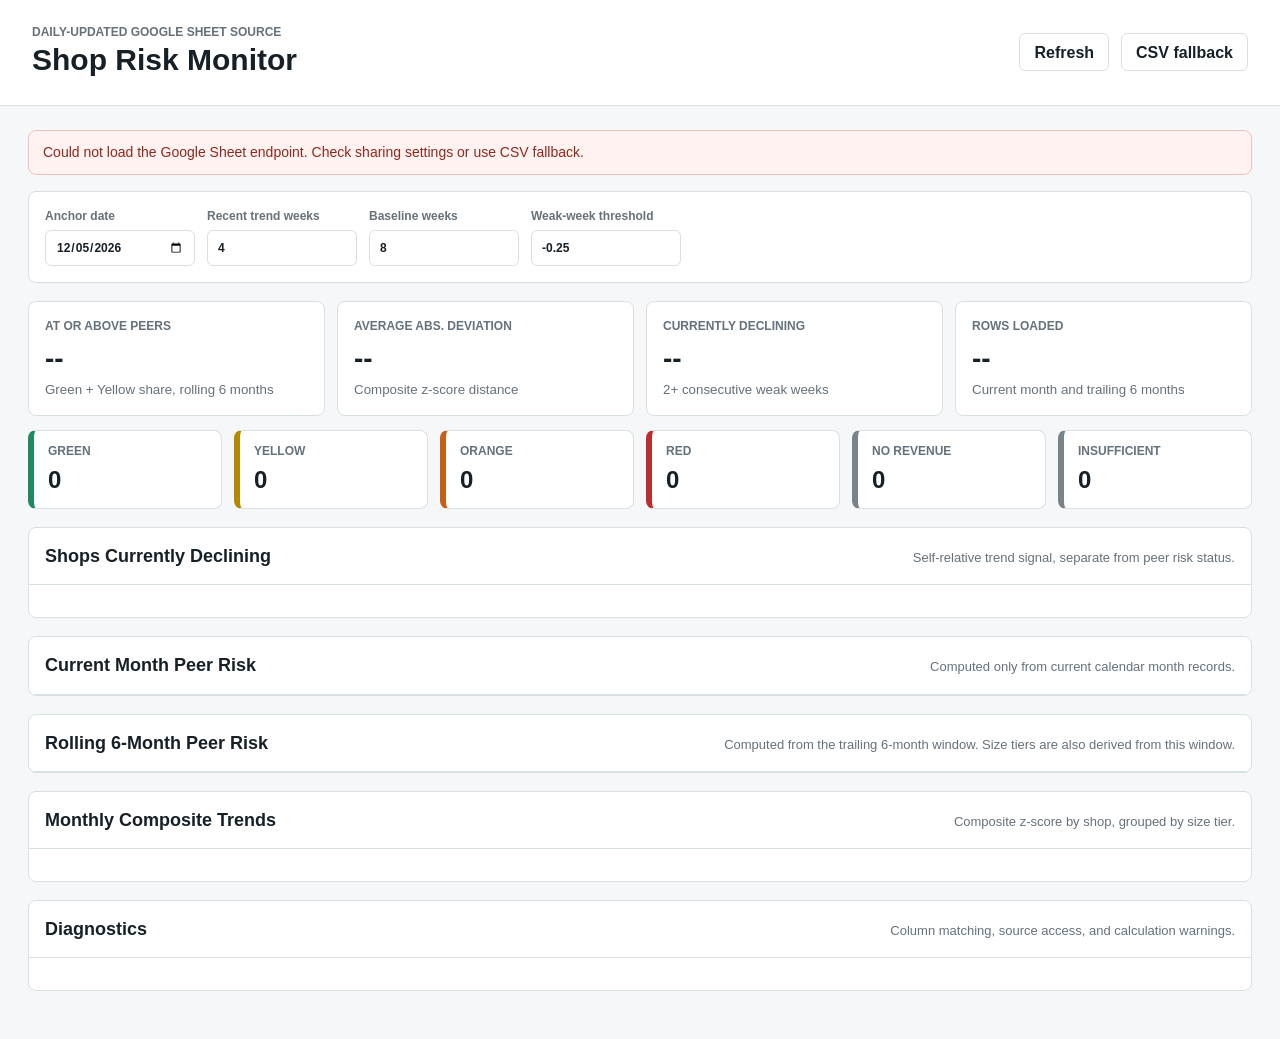
==== index.html @ 796bc834 "Add files via upload" ====
<!doctype html>
<html lang="en">
  <head>
    <meta charset="utf-8" />
    <meta name="viewport" content="width=device-width, initial-scale=1" />
    <title>Shop Risk Monitor</title>
    <link rel="stylesheet" href="styles.css" />
  </head>
  <body>
    <header class="topbar">
      <div>
        <p class="eyebrow">Daily-updated Google Sheet source</p>
        <h1>Shop Risk Monitor</h1>
      </div>
      <div class="actions">
        <button id="refreshBtn" type="button" title="Refresh sheet data">Refresh</button>
        <label class="fileBtn" title="Use when browser access to the sheet is blocked">
          CSV fallback
          <input id="csvInput" type="file" accept=".csv,text/csv" />
        </label>
      </div>
    </header>

    <main>
      <section class="statusBand" id="statusBand">
        <span id="sourceStatus">Loading latest sheet data...</span>
        <span id="lastUpdated"></span>
      </section>

      <section class="controls" aria-label="Dashboard controls">
        <label>
          Anchor date
          <input id="anchorDate" type="date" />
        </label>
        <label>
          Recent trend weeks
          <input id="recentWeeks" type="number" min="2" max="12" value="4" />
        </label>
        <label>
          Baseline weeks
          <input id="baselineWeeks" type="number" min="4" max="24" value="8" />
        </label>
        <label>
          Weak-week threshold
          <input id="weakThreshold" type="number" min="-3" max="0" step="0.1" value="-0.25" />
        </label>
      </section>

      <section class="scorecards" aria-label="Summary scorecards">
        <article>
          <span>At or Above Peers</span>
          <strong id="peerShare">--</strong>
          <small>Green + Yellow share, rolling 6 months</small>
        </article>
        <article>
          <span>Average Abs. Deviation</span>
          <strong id="avgAbsDeviation">--</strong>
          <small>Composite z-score distance</small>
        </article>
        <article>
          <span>Currently Declining</span>
          <strong id="decliningCount">--</strong>
          <small>2+ consecutive weak weeks</small>
        </article>
        <article>
          <span>Rows Loaded</span>
          <strong id="rowsLoaded">--</strong>
          <small id="windowLabel">Current month and trailing 6 months</small>
        </article>
      </section>

      <section class="riskTiles" aria-label="Risk status counts">
        <article class="tile green"><span>Green</span><strong id="greenCount">0</strong></article>
        <article class="tile yellow"><span>Yellow</span><strong id="yellowCount">0</strong></article>
        <article class="tile orange"><span>Orange</span><strong id="orangeCount">0</strong></article>
        <article class="tile red"><span>Red</span><strong id="redCount">0</strong></article>
        <article class="tile neutral"><span>No Revenue</span><strong id="noRevenueCount">0</strong></article>
        <article class="tile neutral"><span>Insufficient</span><strong id="insufficientCount">0</strong></article>
      </section>

      <section class="decliningPanel">
        <div class="sectionHeader">
          <h2>Shops Currently Declining</h2>
          <p>Self-relative trend signal, separate from peer risk status.</p>
        </div>
        <div id="decliningList" class="decliningList"></div>
      </section>

      <section class="panel">
        <div class="sectionHeader">
          <h2>Current Month Peer Risk</h2>
          <p id="currentMonthNote">Computed only from current calendar month records.</p>
        </div>
        <div id="currentTables"></div>
      </section>

      <section class="panel">
        <div class="sectionHeader">
          <h2>Rolling 6-Month Peer Risk</h2>
          <p>Computed from the trailing 6-month window. Size tiers are also derived from this window.</p>
        </div>
        <div id="rollingTables"></div>
      </section>

      <section class="panel">
        <div class="sectionHeader">
          <h2>Monthly Composite Trends</h2>
          <p>Composite z-score by shop, grouped by size tier.</p>
        </div>
        <div id="trendCharts" class="trendGrid"></div>
      </section>

      <section class="panel diagnostics">
        <div class="sectionHeader">
          <h2>Diagnostics</h2>
          <p>Column matching, source access, and calculation warnings.</p>
        </div>
        <pre id="diagnostics"></pre>
      </section>
    </main>

    <script src="app.js"></script>
  </body>
</html>
---- styles.css ----
:root {
  color-scheme: light;
  --bg: #f5f7f8;
  --ink: #172027;
  --muted: #65717b;
  --line: #d9e0e4;
  --panel: #ffffff;
  --green: #1f8a5f;
  --yellow: #b48900;
  --orange: #c65f18;
  --red: #bd2d2d;
  --blue: #276d9f;
}

* {
  box-sizing: border-box;
}

body {
  margin: 0;
  background: var(--bg);
  color: var(--ink);
  font-family: Inter, Segoe UI, Arial, sans-serif;
  line-height: 1.35;
}

.topbar {
  display: flex;
  align-items: center;
  justify-content: space-between;
  gap: 24px;
  padding: 24px 32px;
  background: #ffffff;
  border-bottom: 1px solid var(--line);
}

h1,
h2,
p {
  margin: 0;
}

h1 {
  font-size: 30px;
  font-weight: 760;
}

h2 {
  font-size: 18px;
}

.eyebrow {
  color: var(--muted);
  font-size: 12px;
  font-weight: 700;
  letter-spacing: 0;
  text-transform: uppercase;
}

main {
  width: min(1500px, 100%);
  margin: 0 auto;
  padding: 24px 28px 48px;
}

.actions,
.controls,
.scorecards,
.riskTiles {
  display: flex;
  gap: 12px;
  flex-wrap: wrap;
}

button,
.fileBtn {
  height: 38px;
  border: 1px solid var(--line);
  border-radius: 6px;
  background: #ffffff;
  color: var(--ink);
  font: inherit;
  font-weight: 650;
  padding: 0 14px;
  cursor: pointer;
}

.fileBtn {
  display: inline-flex;
  align-items: center;
}

.fileBtn input {
  display: none;
}

.statusBand {
  display: flex;
  justify-content: space-between;
  gap: 16px;
  padding: 12px 14px;
  margin-bottom: 16px;
  border: 1px solid var(--line);
  border-radius: 8px;
  background: #eef4f7;
  color: #2b4556;
  font-size: 14px;
}

.statusBand.error {
  background: #fff2f0;
  border-color: #efc1bb;
  color: #8b2a20;
}

.controls {
  align-items: end;
  padding: 16px;
  margin-bottom: 18px;
  background: var(--panel);
  border: 1px solid var(--line);
  border-radius: 8px;
}

label {
  display: grid;
  gap: 6px;
  color: var(--muted);
  font-size: 12px;
  font-weight: 700;
}

input {
  height: 36px;
  min-width: 150px;
  border: 1px solid var(--line);
  border-radius: 6px;
  padding: 0 10px;
  color: var(--ink);
  font: inherit;
}

.scorecards {
  display: grid;
  grid-template-columns: repeat(4, minmax(180px, 1fr));
  margin-bottom: 14px;
}

.scorecards article,
.tile,
.panel,
.decliningPanel {
  background: var(--panel);
  border: 1px solid var(--line);
  border-radius: 8px;
}

.scorecards article {
  padding: 16px;
}

.scorecards span,
.tile span {
  display: block;
  color: var(--muted);
  font-size: 12px;
  font-weight: 750;
  text-transform: uppercase;
}

.scorecards strong {
  display: block;
  margin-top: 6px;
  font-size: 28px;
}

.scorecards small {
  color: var(--muted);
}

.riskTiles {
  display: grid;
  grid-template-columns: repeat(6, minmax(120px, 1fr));
  margin-bottom: 18px;
}

.tile {
  padding: 12px 14px;
  border-left-width: 6px;
}

.tile strong {
  display: block;
  margin-top: 4px;
  font-size: 24px;
}

.tile.green {
  border-left-color: var(--green);
}

.tile.yellow {
  border-left-color: var(--yellow);
}

.tile.orange {
  border-left-color: var(--orange);
}

.tile.red {
  border-left-color: var(--red);
}

.tile.neutral {
  border-left-color: #78838b;
}

.panel,
.decliningPanel {
  margin-top: 18px;
  overflow: hidden;
}

.sectionHeader {
  display: flex;
  align-items: baseline;
  justify-content: space-between;
  gap: 16px;
  padding: 16px;
  border-bottom: 1px solid var(--line);
}

.sectionHeader p {
  color: var(--muted);
  font-size: 13px;
}

.tierBlock {
  padding: 16px;
}

.tierBlock + .tierBlock {
  border-top: 1px solid var(--line);
}

.tierTitle {
  display: flex;
  justify-content: space-between;
  margin-bottom: 10px;
  color: var(--muted);
  font-size: 13px;
  font-weight: 750;
  text-transform: uppercase;
}

.tableWrap {
  overflow-x: auto;
}

table {
  width: 100%;
  min-width: 1080px;
  border-collapse: collapse;
  font-size: 13px;
}

th,
td {
  padding: 9px 10px;
  border-bottom: 1px solid #e7ecef;
  text-align: right;
  white-space: nowrap;
}

th:first-child,
td:first-child {
  text-align: left;
}

th {
  color: #47535c;
  font-size: 12px;
  cursor: pointer;
  user-select: none;
}

tr:hover td {
  background: #f8fbfc;
}

.status {
  display: inline-flex;
  min-width: 94px;
  justify-content: center;
  border-radius: 999px;
  padding: 3px 8px;
  color: #fff;
  font-size: 12px;
  font-weight: 750;
}

.status.green {
  background: var(--green);
}

.status.yellow {
  background: var(--yellow);
}

.status.orange {
  background: var(--orange);
}

.status.red {
  background: var(--red);
}

.status.neutral {
  background: #78838b;
}

.delta.down {
  color: var(--red);
  font-weight: 750;
}

.delta.up {
  color: var(--green);
  font-weight: 750;
}

.decliningList {
  display: grid;
  grid-template-columns: repeat(auto-fit, minmax(240px, 1fr));
  gap: 10px;
  padding: 16px;
}

.declineCard {
  border: 1px solid var(--line);
  border-radius: 8px;
  padding: 12px;
  background: #fbfcfd;
}

.declineCard strong {
  display: block;
}

.declineCard span {
  display: block;
  margin-top: 3px;
  color: var(--muted);
  font-size: 12px;
}

.trendGrid {
  display: grid;
  gap: 16px;
  padding: 16px;
}

.chartBlock {
  border: 1px solid var(--line);
  border-radius: 8px;
  padding: 12px;
}

.chartBlock h3 {
  margin: 0 0 8px;
  font-size: 14px;
}

canvas {
  width: 100%;
  height: 260px;
  display: block;
}

.diagnostics pre,
pre {
  margin: 0;
  padding: 16px;
  overflow: auto;
  color: #33414a;
  font-size: 12px;
  white-space: pre-wrap;
}

.empty {
  padding: 18px;
  color: var(--muted);
}

@media (max-width: 900px) {
  .topbar,
  .sectionHeader,
  .statusBand {
    align-items: stretch;
    flex-direction: column;
  }

  main {
    padding: 18px 14px 36px;
  }

  .scorecards,
  .riskTiles {
    grid-template-columns: repeat(2, minmax(0, 1fr));
  }
}
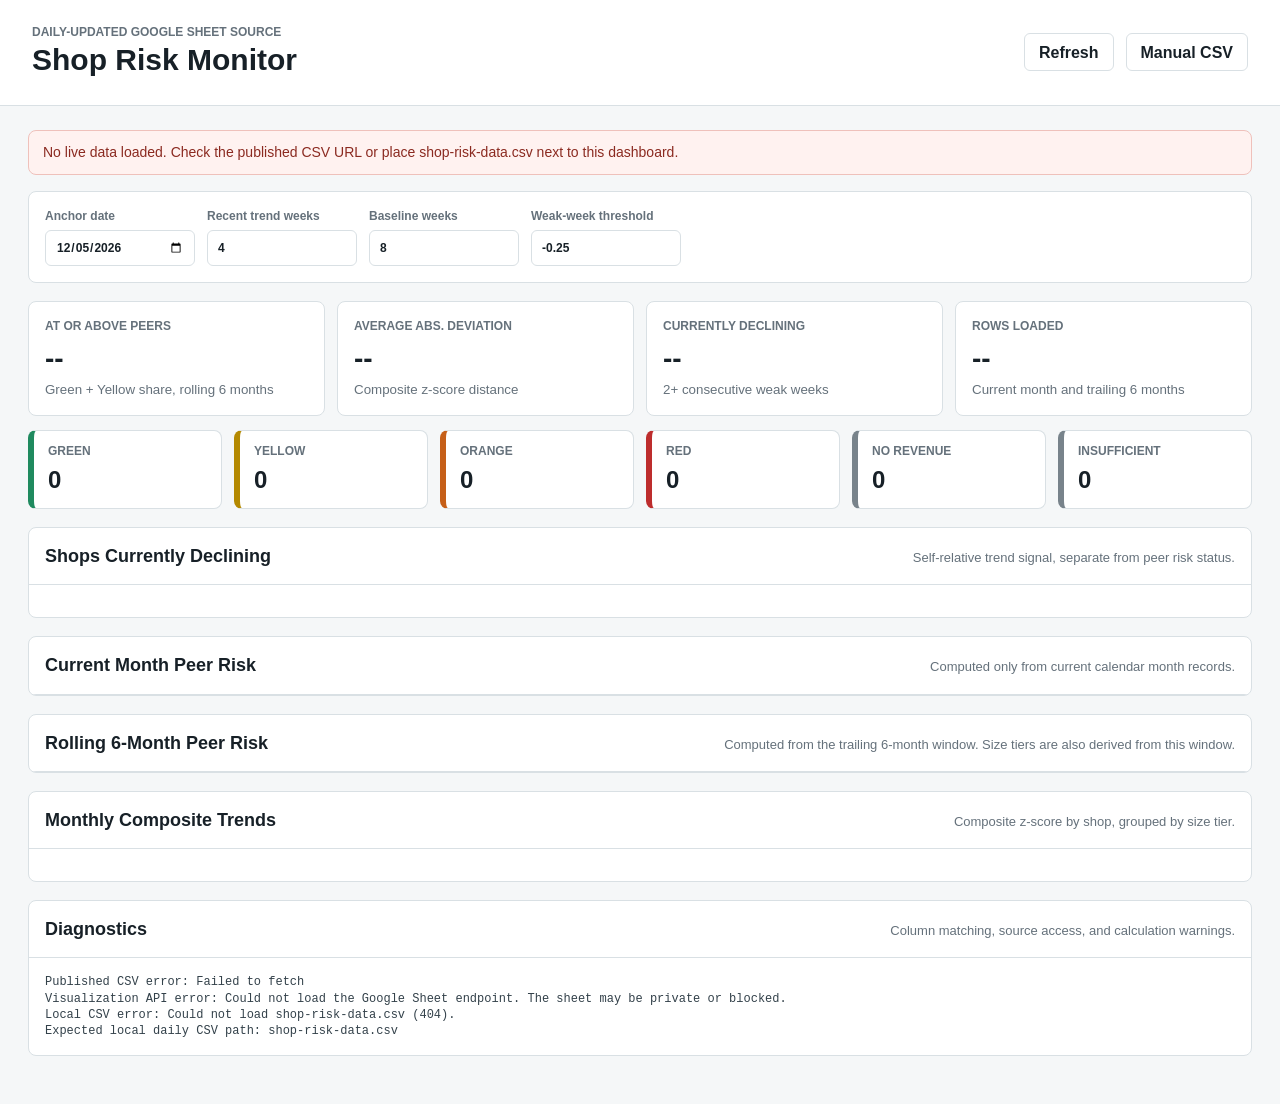
==== commit 042c3d15: "Add files via upload" ====
--- a/index.html
+++ b/index.html
@@ -15,7 +15,7 @@
       <div class="actions">
         <button id="refreshBtn" type="button" title="Refresh sheet data">Refresh</button>
         <label class="fileBtn" title="Use when browser access to the sheet is blocked">
-          CSV fallback
+          Manual CSV
           <input id="csvInput" type="file" accept=".csv,text/csv" />
         </label>
       </div>
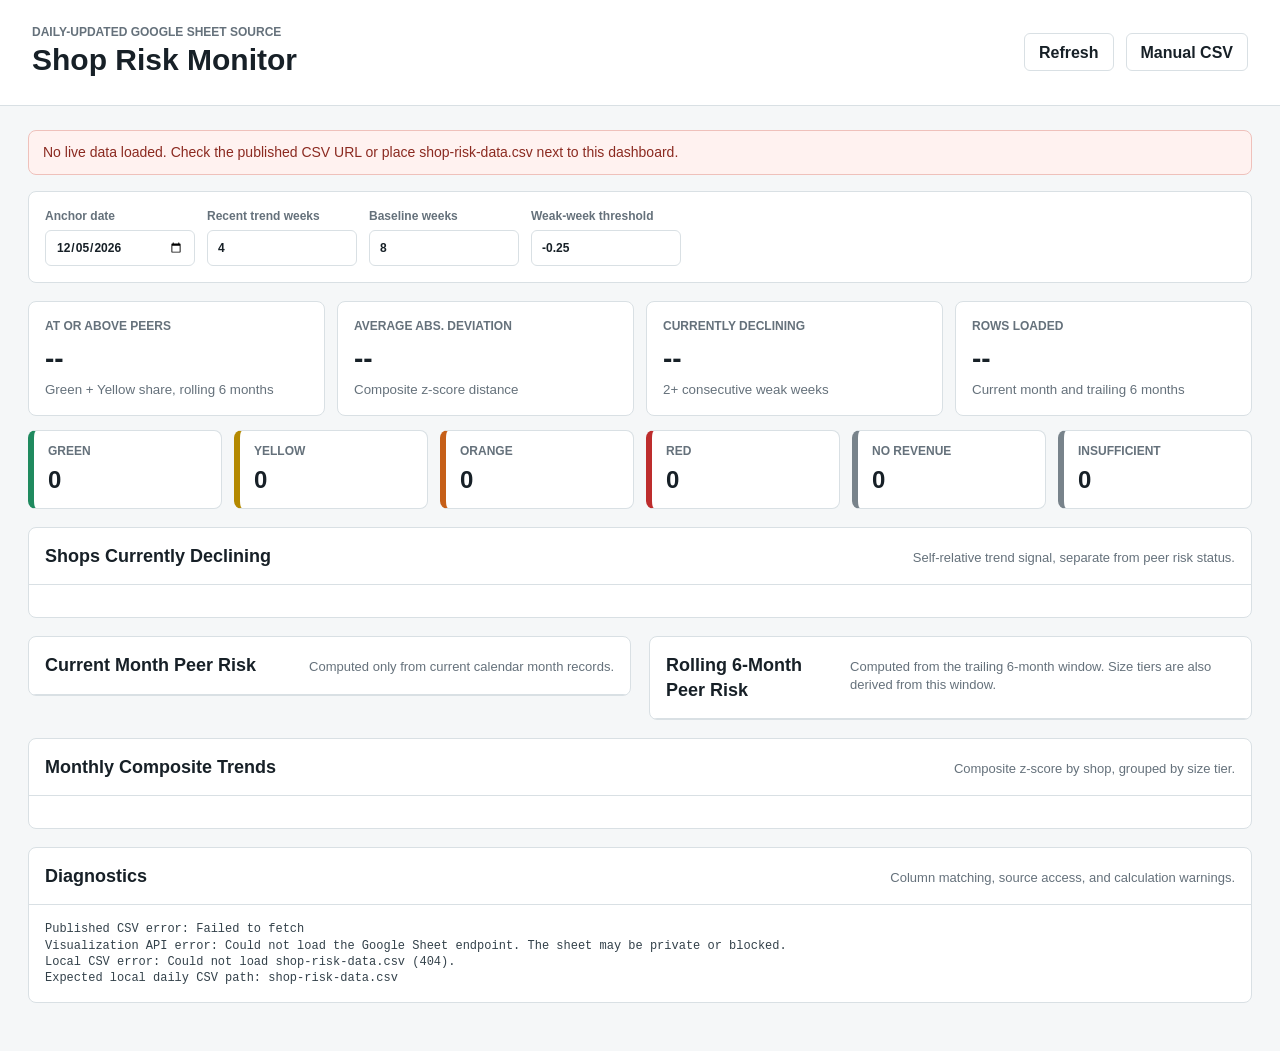
==== commit 548bb143: "Add files via upload" ====
--- a/index.html
+++ b/index.html
@@ -86,21 +86,23 @@
         <div id="decliningList" class="decliningList"></div>
       </section>
 
-      <section class="panel">
-        <div class="sectionHeader">
-          <h2>Current Month Peer Risk</h2>
-          <p id="currentMonthNote">Computed only from current calendar month records.</p>
-        </div>
-        <div id="currentTables"></div>
-      </section>
+      <div class="peerRiskGrid">
+        <section class="panel">
+          <div class="sectionHeader">
+            <h2>Current Month Peer Risk</h2>
+            <p id="currentMonthNote">Computed only from current calendar month records.</p>
+          </div>
+          <div id="currentTables"></div>
+        </section>
 
-      <section class="panel">
-        <div class="sectionHeader">
-          <h2>Rolling 6-Month Peer Risk</h2>
-          <p>Computed from the trailing 6-month window. Size tiers are also derived from this window.</p>
-        </div>
-        <div id="rollingTables"></div>
-      </section>
+        <section class="panel">
+          <div class="sectionHeader">
+            <h2>Rolling 6-Month Peer Risk</h2>
+            <p>Computed from the trailing 6-month window. Size tiers are also derived from this window.</p>
+          </div>
+          <div id="rollingTables"></div>
+        </section>
+      </div>
 
       <section class="panel">
         <div class="sectionHeader">
--- a/styles.css
+++ b/styles.css
@@ -221,6 +221,13 @@
   overflow: hidden;
 }
 
+.peerRiskGrid {
+  display: grid;
+  grid-template-columns: repeat(2, minmax(0, 1fr));
+  gap: 18px;
+  align-items: start;
+}
+
 .sectionHeader {
   display: flex;
   align-items: baseline;
@@ -408,4 +415,8 @@
   .riskTiles {
     grid-template-columns: repeat(2, minmax(0, 1fr));
   }
-}
+
+  .peerRiskGrid {
+    grid-template-columns: 1fr;
+  }
+}
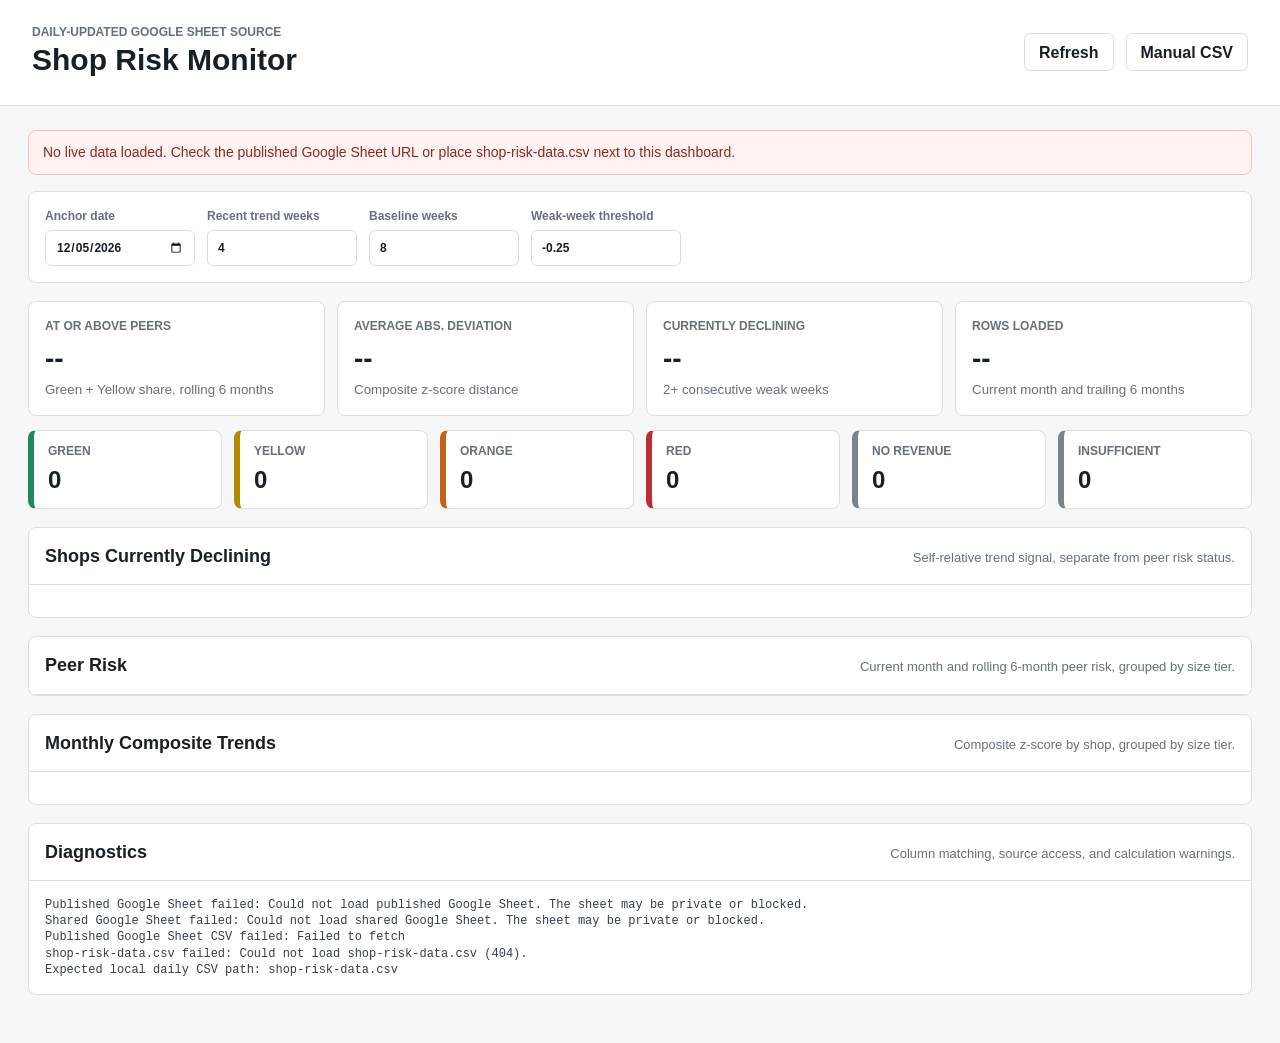
==== commit da209e3b: "Add files via upload" ====
--- a/index.html
+++ b/index.html
@@ -86,23 +86,13 @@
         <div id="decliningList" class="decliningList"></div>
       </section>
 
-      <div class="peerRiskGrid">
-        <section class="panel">
-          <div class="sectionHeader">
-            <h2>Current Month Peer Risk</h2>
-            <p id="currentMonthNote">Computed only from current calendar month records.</p>
-          </div>
-          <div id="currentTables"></div>
-        </section>
-
-        <section class="panel">
-          <div class="sectionHeader">
-            <h2>Rolling 6-Month Peer Risk</h2>
-            <p>Computed from the trailing 6-month window. Size tiers are also derived from this window.</p>
-          </div>
-          <div id="rollingTables"></div>
-        </section>
-      </div>
+      <section class="panel">
+        <div class="sectionHeader">
+          <h2>Peer Risk</h2>
+          <p id="currentMonthNote">Current month and rolling 6-month peer risk, grouped by size tier.</p>
+        </div>
+        <div id="peerRiskTables"></div>
+      </section>
 
       <section class="panel">
         <div class="sectionHeader">
--- a/styles.css
+++ b/styles.css
@@ -228,6 +228,16 @@
   align-items: start;
 }
 
+.peerRiskColumn {
+  min-width: 0;
+}
+
+.peerRiskColumn h3 {
+  margin: 0 0 10px;
+  color: #47535c;
+  font-size: 14px;
+}
+
 .sectionHeader {
   display: flex;
   align-items: baseline;
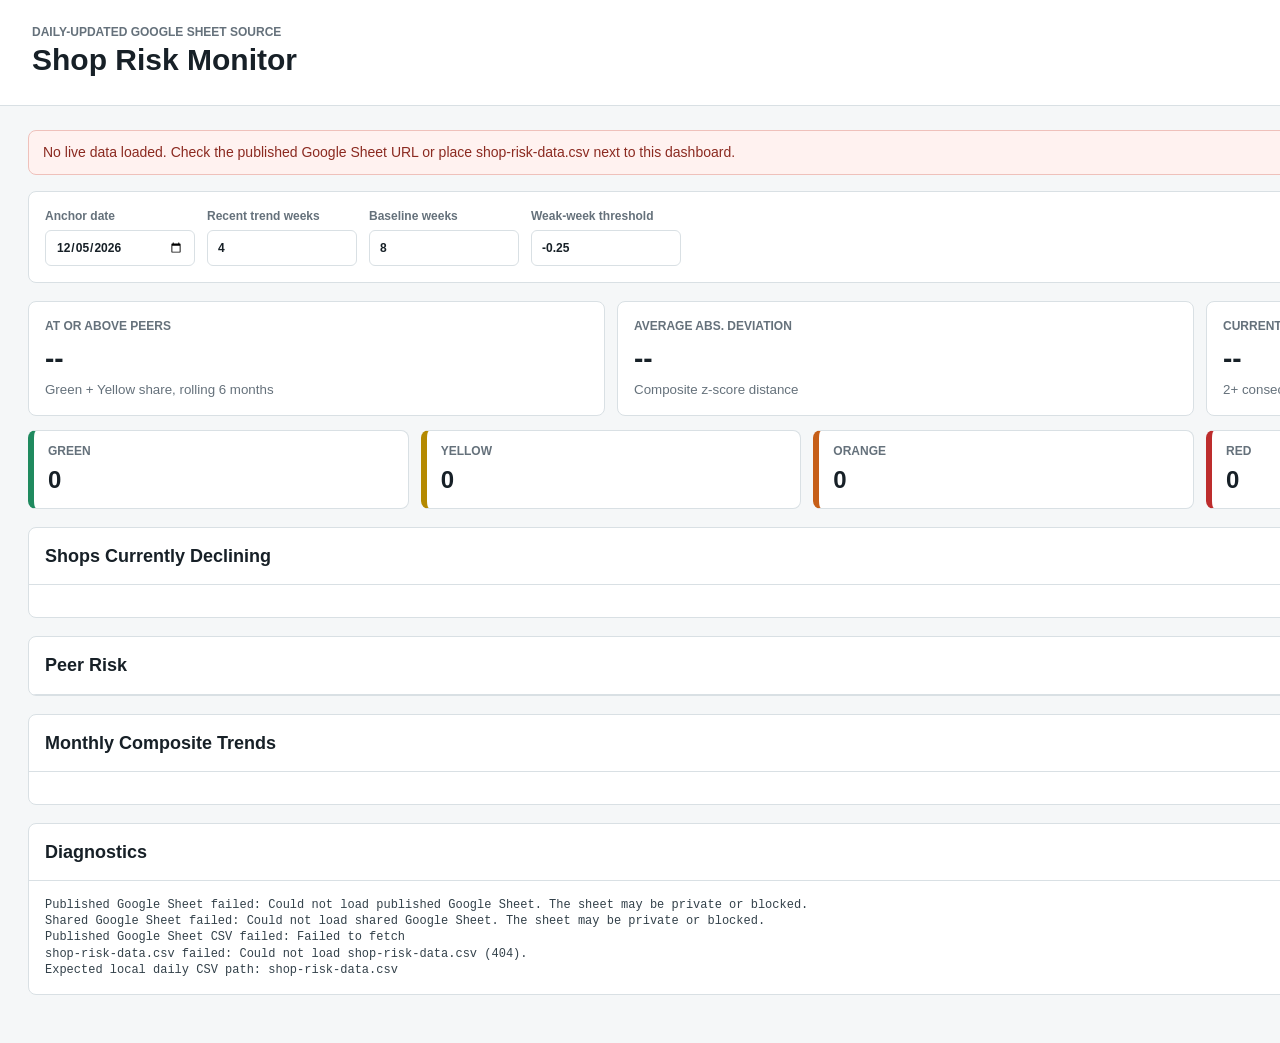
==== commit ad43919f: "Add files via upload" ====
--- a/index.html
+++ b/index.html
@@ -69,7 +69,7 @@
         </article>
       </section>
 
-      <section class="riskTiles" aria-label="Risk status counts">
+      <section class="riskTiles" aria-label="Current month risk status counts">
         <article class="tile green"><span>Green</span><strong id="greenCount">0</strong></article>
         <article class="tile yellow"><span>Yellow</span><strong id="yellowCount">0</strong></article>
         <article class="tile orange"><span>Orange</span><strong id="orangeCount">0</strong></article>
--- a/styles.css
+++ b/styles.css
@@ -29,6 +29,7 @@
   align-items: center;
   justify-content: space-between;
   gap: 24px;
+  min-width: 2400px;
   padding: 24px 32px;
   background: #ffffff;
   border-bottom: 1px solid var(--line);
@@ -58,7 +59,8 @@
 }
 
 main {
-  width: min(1500px, 100%);
+  width: 2400px;
+  max-width: none;
   margin: 0 auto;
   padding: 24px 28px 48px;
 }
@@ -224,7 +226,7 @@
 .peerRiskGrid {
   display: grid;
   grid-template-columns: repeat(2, minmax(0, 1fr));
-  gap: 18px;
+  gap: 24px;
   align-items: start;
 }
 
@@ -272,6 +274,8 @@
 
 .tableWrap {
   overflow-x: auto;
+  border: 1px solid var(--line);
+  border-radius: 8px;
 }
 
 table {
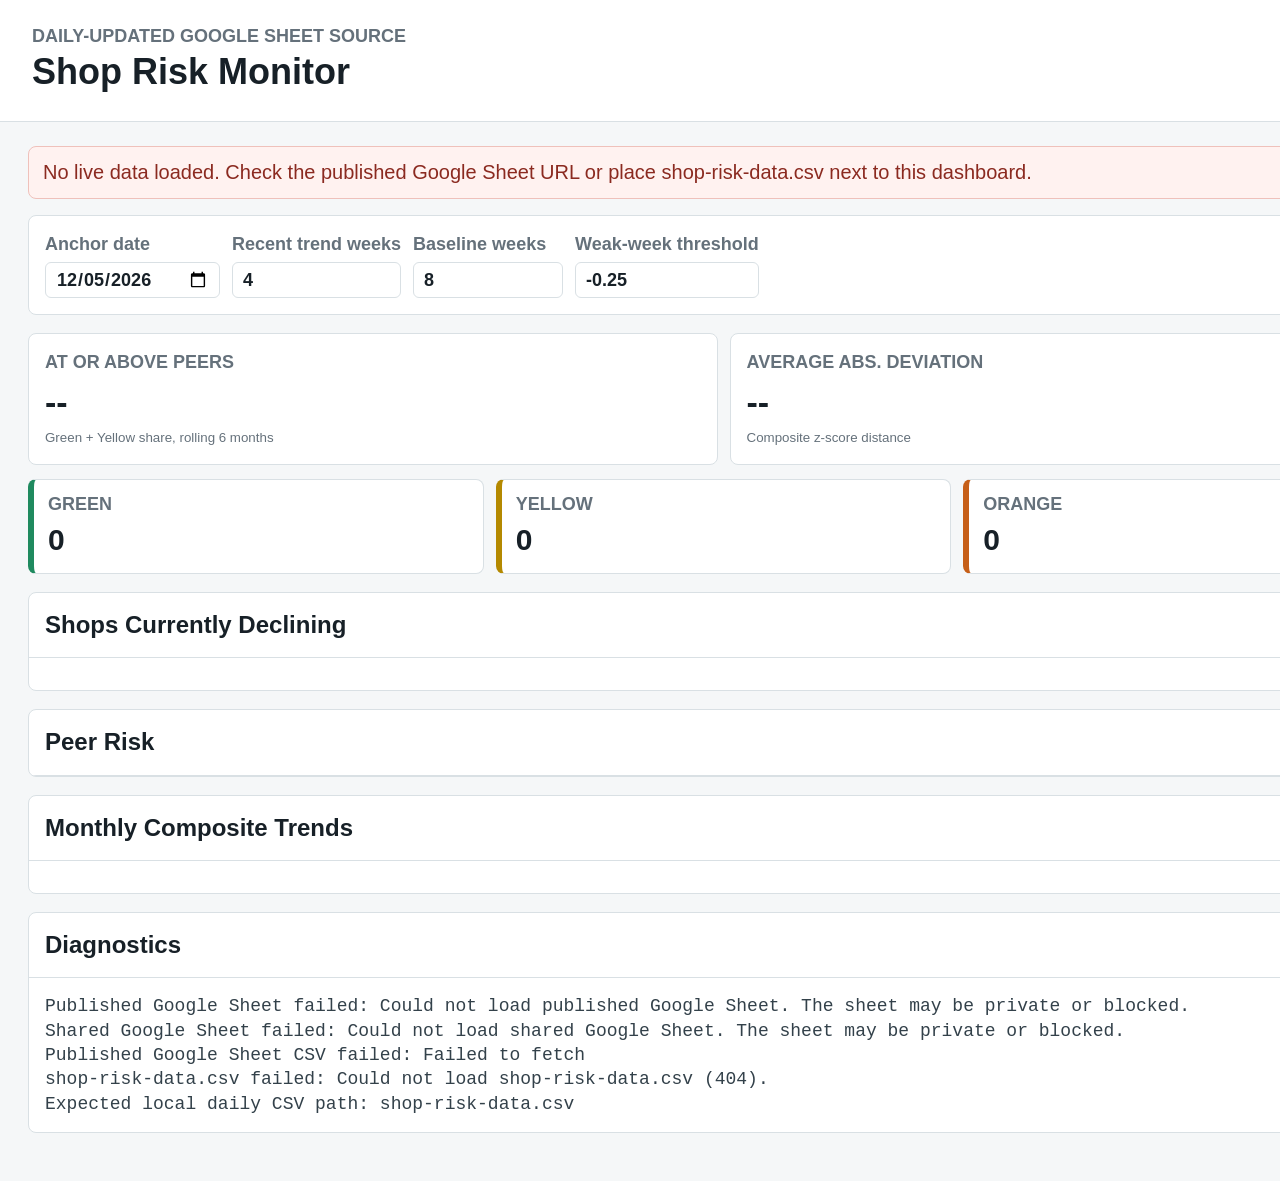
==== commit cce8ee03: "Add files via upload" ====
--- a/index.html
+++ b/index.html
@@ -25,6 +25,11 @@
       <section class="statusBand" id="statusBand">
         <span id="sourceStatus">Loading latest sheet data...</span>
         <span id="lastUpdated"></span>
+      </section>
+
+      <section class="drilldownBand" id="drilldownBand" hidden>
+        <span id="drilldownLabel"></span>
+        <button id="clearTierBtn" type="button">All Shops</button>
       </section>
 
       <section class="controls" aria-label="Dashboard controls">
--- a/styles.css
+++ b/styles.css
@@ -29,7 +29,7 @@
   align-items: center;
   justify-content: space-between;
   gap: 24px;
-  min-width: 2400px;
+  min-width: 2850px;
   padding: 24px 32px;
   background: #ffffff;
   border-bottom: 1px solid var(--line);
@@ -42,24 +42,24 @@
 }
 
 h1 {
-  font-size: 30px;
+  font-size: 36px;
   font-weight: 760;
 }
 
 h2 {
-  font-size: 18px;
+  font-size: 24px;
 }
 
 .eyebrow {
   color: var(--muted);
-  font-size: 12px;
+  font-size: 18px;
   font-weight: 700;
   letter-spacing: 0;
   text-transform: uppercase;
 }
 
 main {
-  width: 2400px;
+  width: 2850px;
   max-width: none;
   margin: 0 auto;
   padding: 24px 28px 48px;
@@ -106,7 +106,7 @@
   border-radius: 8px;
   background: #eef4f7;
   color: #2b4556;
-  font-size: 14px;
+  font-size: 20px;
 }
 
 .statusBand.error {
@@ -115,6 +115,25 @@
   color: #8b2a20;
 }
 
+.drilldownBand {
+  display: flex;
+  align-items: center;
+  justify-content: space-between;
+  gap: 16px;
+  padding: 12px 14px;
+  margin-bottom: 16px;
+  border: 1px solid #b7d2e5;
+  border-radius: 8px;
+  background: #eaf5fb;
+  color: #21475f;
+  font-size: 20px;
+  font-weight: 750;
+}
+
+.drilldownBand[hidden] {
+  display: none;
+}
+
 .controls {
   align-items: end;
   padding: 16px;
@@ -128,7 +147,7 @@
   display: grid;
   gap: 6px;
   color: var(--muted);
-  font-size: 12px;
+  font-size: 18px;
   font-weight: 700;
 }
 
@@ -165,7 +184,7 @@
 .tile span {
   display: block;
   color: var(--muted);
-  font-size: 12px;
+  font-size: 18px;
   font-weight: 750;
   text-transform: uppercase;
 }
@@ -173,7 +192,7 @@
 .scorecards strong {
   display: block;
   margin-top: 6px;
-  font-size: 28px;
+  font-size: 34px;
 }
 
 .scorecards small {
@@ -194,7 +213,7 @@
 .tile strong {
   display: block;
   margin-top: 4px;
-  font-size: 24px;
+  font-size: 30px;
 }
 
 .tile.green {
@@ -237,7 +256,7 @@
 .peerRiskColumn h3 {
   margin: 0 0 10px;
   color: #47535c;
-  font-size: 14px;
+  font-size: 20px;
 }
 
 .sectionHeader {
@@ -251,7 +270,7 @@
 
 .sectionHeader p {
   color: var(--muted);
-  font-size: 13px;
+  font-size: 19px;
 }
 
 .tierBlock {
@@ -267,7 +286,7 @@
   justify-content: space-between;
   margin-bottom: 10px;
   color: var(--muted);
-  font-size: 13px;
+  font-size: 19px;
   font-weight: 750;
   text-transform: uppercase;
 }
@@ -280,9 +299,9 @@
 
 table {
   width: 100%;
-  min-width: 1080px;
+  min-width: 1325px;
   border-collapse: collapse;
-  font-size: 13px;
+  font-size: 19px;
 }
 
 th,
@@ -300,7 +319,7 @@
 
 th {
   color: #47535c;
-  font-size: 12px;
+  font-size: 18px;
   cursor: pointer;
   user-select: none;
 }
@@ -316,7 +335,7 @@
   border-radius: 999px;
   padding: 3px 8px;
   color: #fff;
-  font-size: 12px;
+  font-size: 18px;
   font-weight: 750;
 }
 
@@ -372,7 +391,7 @@
   display: block;
   margin-top: 3px;
   color: var(--muted);
-  font-size: 12px;
+  font-size: 18px;
 }
 
 .trendGrid {
@@ -385,17 +404,31 @@
   border: 1px solid var(--line);
   border-radius: 8px;
   padding: 12px;
+}
+
+.chartBlock.clickable {
+  cursor: pointer;
+}
+
+.chartBlock.clickable:hover {
+  border-color: var(--blue);
+  box-shadow: 0 0 0 2px rgba(39, 109, 159, 0.12);
 }
 
 .chartBlock h3 {
   margin: 0 0 8px;
-  font-size: 14px;
+  font-size: 20px;
 }
 
 canvas {
   width: 100%;
-  height: 260px;
-  display: block;
+  height: 420px;
+  display: block;
+}
+
+.trendCanvas {
+  height: 560px;
+  min-height: 560px;
 }
 
 .diagnostics pre,
@@ -404,7 +437,7 @@
   padding: 16px;
   overflow: auto;
   color: #33414a;
-  font-size: 12px;
+  font-size: 18px;
   white-space: pre-wrap;
 }
 
@@ -416,6 +449,7 @@
 @media (max-width: 900px) {
   .topbar,
   .sectionHeader,
+  .drilldownBand,
   .statusBand {
     align-items: stretch;
     flex-direction: column;
